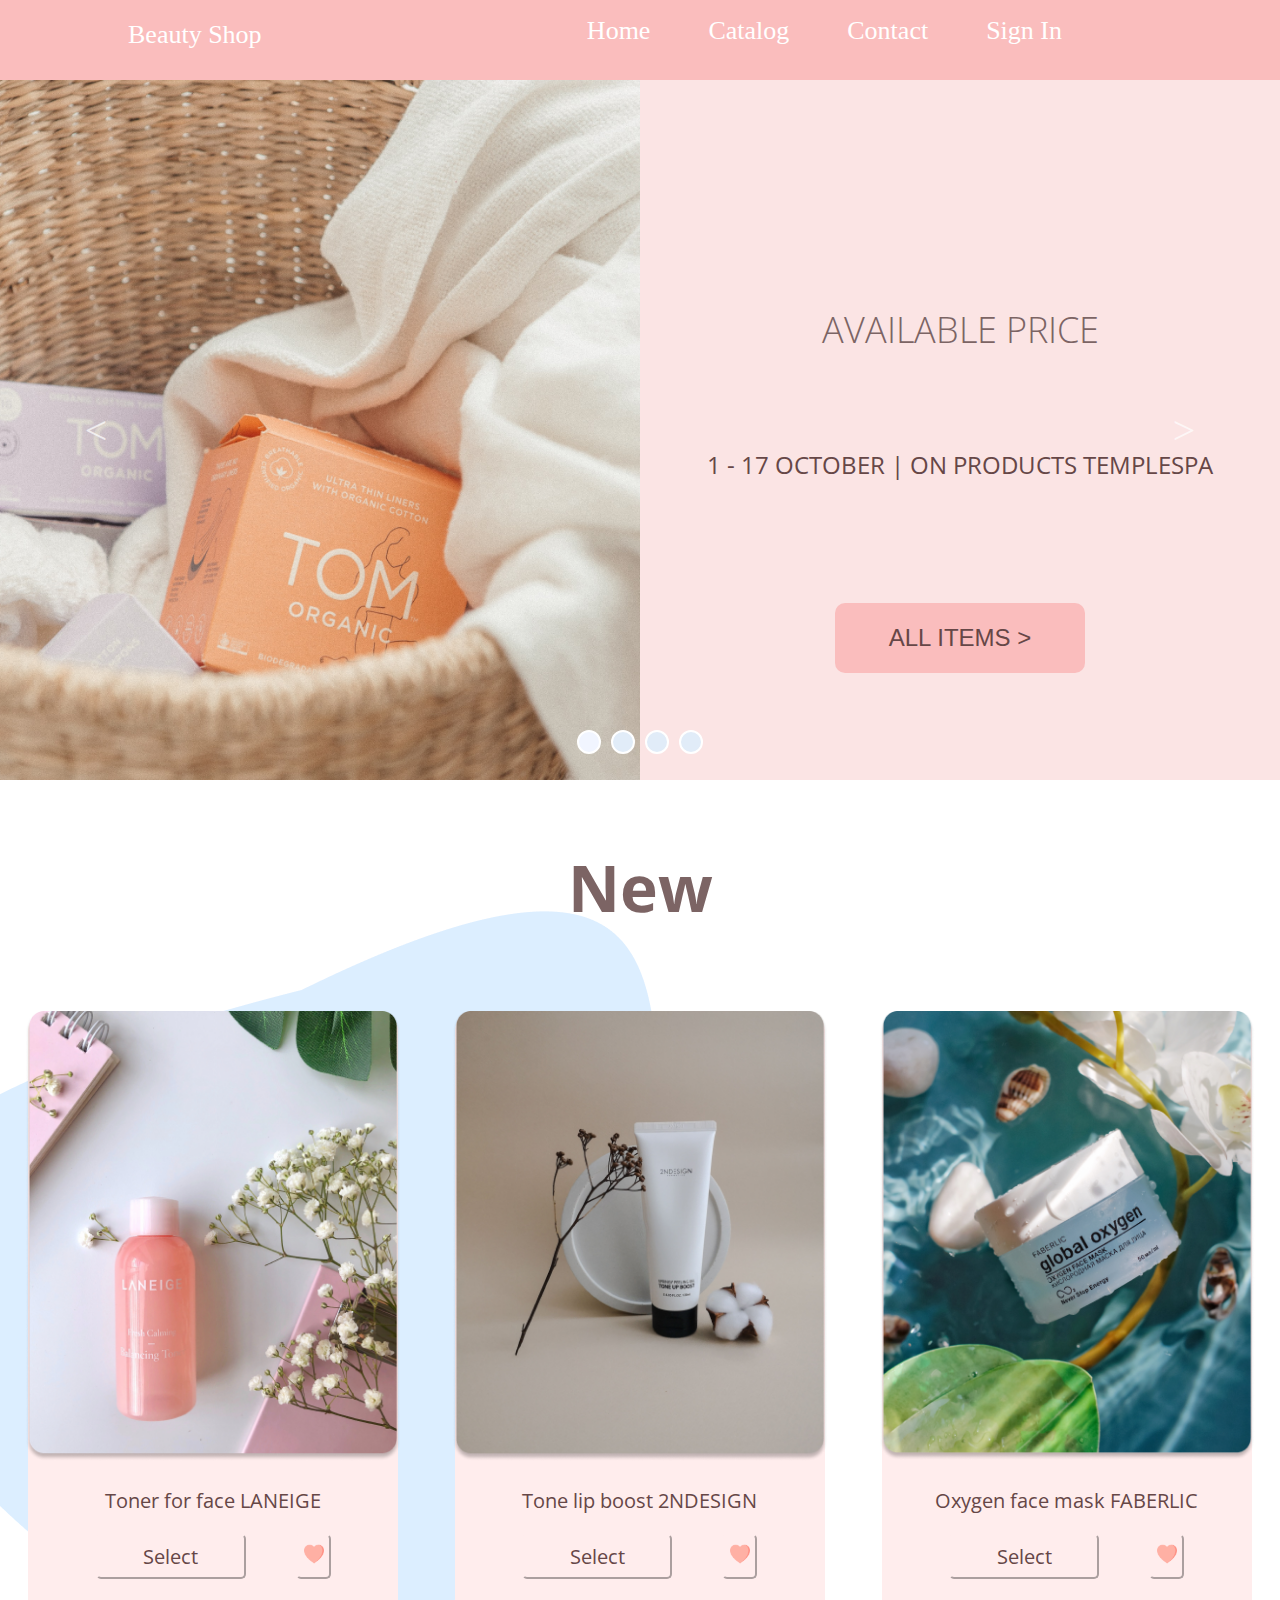
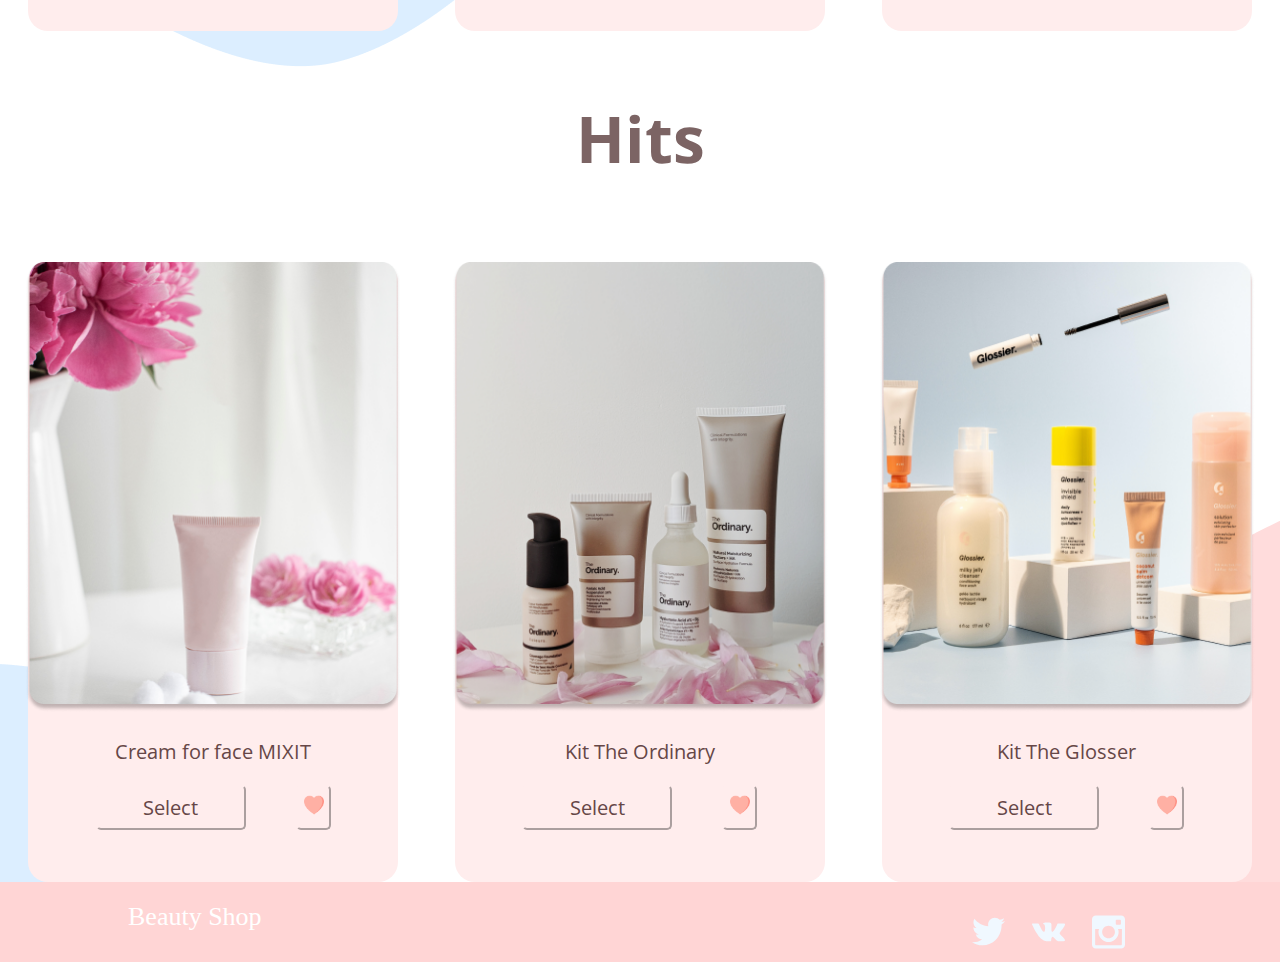
==== public/index.html @ f2b73c5f "scdsdv" ====
<!DOCTYPE html>
<html lang="en">

<head>

    <meta charset="UTF-8">
    <meta http-equiv="X-UA-Compatible" content="IE=edge">
    <meta name="viewport" content="width=device-width, initial-scale=1.0">
    <title>Document</title>
    <link rel="stylesheet" href="../style.css">
    <link rel="stylesheet" href="/css/index.css">
    <link rel="stylesheet" href="/css/header.css">
    <link rel="stylesheet" href="/css/footer.css">
    <link rel="preconnect" href="https://fonts.googleapis.com">
    <link rel="preconnect" href="https://fonts.gstatic.com" crossorigin>
    <link href="https://fonts.googleapis.com/css2?family=Open+Sans:wght@300&display=swap" rel="stylesheet">

</head>
<div class="wrapper">
    <header class="header">
        <div class="header__logo">
            <a class="header__menu-link" href="../public/index.html">Beauty Shop</a>
        </div>
        <ul class="header-menu">
            <li class="header__menu-item">
                <a class="header__menu-link" href="../public/index.html">Home</a>
            </li>
            <li class="header__menu-item">
                <a class="header__menu-link" href="../public/catalog.html">Catalog</a>
            </li>
            <li class="header__menu-item">
                <a class="header__menu-link" href="../public/contact.html">Contact</a>
            </li>
            <li class="header__menu-item">
                <a class="header__menu-link" href="../public/signIn.html">Sign In</a>
            </li>
        </ul>
    </header>

    <div class="container">
        <div class="carousel">
            <div class="carousel-window">
                <div class="carousel-slides">
                    <div class="carousel-item">
                        <img src="../img/banner-img.png" alt="">
                    </div>
                    <div class="carousel-item">
                        <div class="hero__slider2">
                            <h1 class="slider-name">AVAILABLE PRICE</h1>
                            <p class="hero__slider-p">1 - 17 OCTOBER | ON PRODUCTS TEMPLESPA</p>
                            <button class="items" onclick="document.location=''">ALL ITEMS ></button>
                        </div>
                    </div>
                    <div class="carousel-item">
                        <img src="../img/productimg.png">
                    </div>
                    <div class="carousel-item">
                        <div class="hero__slider2">
                            <h1 class="slider-name">Limited collection of The Ordinary line</h1>
                            <p class="hero__slider-p">Discounts on limited collections from December 15 to January 1.<br />
                                Acid facial peel, aka blood peel, with 30% AHA acids and 2% BHA acids helps fight visible spots, improves the appearance of the skin and makes it look radiant.</p>
                        </div>
                    </div>
                    <div class="carousel-item">
                        <img src="../img/product-img6.png" alt="">
                    </div>
                </div>
            </div>
            <a href="#" class="carousel-prev">
                <span class="carousel-prev-icon">&lt;</span>
            </a>
            <a href="#" class="carousel-next">
                <span class="carousel-next-icon">&gt;</span>
            </a>
        </div>
    </div>

    <h3>New</h3>
    <section class="new-section">
        <div class="product-card">

            <img src="../img/product-img1.png" class="product-img">
            <p class="product-name">Toner for face LANEIGE</p>
            <div class="buttons-card">
                <button class="select">Select</button>
                <button class="like"><img src="../img/heart.png" class="like-img"></button>
            </div>

        </div>
        <div class="product-card">

            <img src="../img/product-img2.png" class="product-img">
            <p class="product-name">Tone lip boost 2NDESIGN</p>
            <div class="buttons-card">
                <button class="select">Select</button>
                <button class="like"><img src="../img/heart.png" class="like-img"></button>
            </div>
        </div>
        <div class="product-card">

            <img src="../img/product-img3.png" class="product-img">
            <p class="product-name">Oxygen face mask FABERLIC</p>
            <div class="buttons-card">
                <button class="select">Select</button>
                <button class="like"><img src="../img/heart.png" class="like-img"></button>
            </div>
        </div>
    </section>
    <h3>Hits</h3>
    <section class="hits-section">
        <div class="product-card">

            <img src="../img/product-img4.png" class="product-img">
            <p class="product-name">Cream for face MIXIT</p>
            <div class="buttons-card">
                <button class="select">Select</button>
                <button class="like"><img src="../img/heart.png" class="like-img"></button>
            </div>

        </div>
        <div class="product-card">

            <img src="../img/product-img5.png" class="product-img">
            <p class="product-name">Kit The Ordinary</p>
            <div class="buttons-card">
                <button class="select">Select</button>
                <button class="like"><img src="../img/heart.png" class="like-img"></button>
            </div>

        </div>
        <div class="product-card">

            <img src="../img/product-img6.png" class="product-img">
            <p class="product-name">Kit The Glosser</p>
            <div class="buttons-card">
                <button class="select">Select</button>
                <button class="like"><img src="../img/heart.png" class="like-img"></button>
            </div>

        </div>
    </section>
<!-- 
    <section class="banner-section">
        <div class="banner-text">
            <p class="banner-p">1 - 31 OCTOBER | ONLINE AND IN SHOP</p>
            <h2>AVAILABLE PRICE</h2>
            <img src="img/sale.png" class="sale-img">
            <button class="items">ALL ITEMS ></button>
        </div>
        <img src="img/banner-img.png" class="banner-img">
    </section> -->




    <footer>
        <div class="header__logo">
            <a class="header__menu-link" href="index.html">Beauty Shop</a>
        </div>
        
        <div href="#" class="telephone">
            <svg class="twitter__icon">
                <use xlink:href="../sprite.svg#twitter"></use>
            </svg>

            <svg class="vk__icon">
                <use xlink:href="../sprite.svg#vk"></use>
            </svg>

            <svg class="inst__icon">
                <use xlink:href="../sprite.svg#inst"></use>
            </svg>
        </div>
</footer>
</div>
<script src="../itc-slider.js"></script>
<script>
    document.addEventListener('DOMContentLoaded', function() {
        new Slider(document.querySelector('.carousel'), {
            inFrame: 2, // два элемента в кадре
            offset: 1, // смещать на один элемент
        });
    });
</script>
</body>

</html>
---- style.css ----
@import url('/css/header.css');
@import url('/css/index.css');
@import url('/css/signIn.css');
@import url('/css/product.css');
@import url('/css/catalog.css');
@import url('/css/footer.css');
@import url('/css/slider.css');
@import url('/css/modal.css');
@import url('/css/contact.css');
---- css/index.css ----
@font-face {
    font-family: Merienda One;
    src: url("fonts/MeriendaOne-Regular.ttf") format("opentype");
    }
@import url('/css/footer.css');
.header{
    display: flex;
    flex-direction: row;
    background-color: rgba(250, 189, 189, 1);
    width: 100%;
    height: 80px;
    justify-content: space-between;
    position: relative;
}

body{
    margin: 0;
    background-image: url(../img/body.png);
}

.header-menu{
    display: flex;
    flex-direction: row;
    justify-content: center;
    position: absolute;
    right: 160px;
}

.header__menu-item{
    padding-right: 58px;
    list-style: none;
}

.hero{
    display: flex;
    flex-direction: row;
}
.hero__slider1{
    background-color: rgba(240, 233, 255, 1);
    align-items: center;
    display: flex;
    margin: 0 auto;
    justify-content: center;
}

.hero__slider2{
    background-color: rgba(251, 228, 228, 1);
    align-items: center;
    display: flex;
    flex-direction: column;
    margin: 0 auto;
    justify-content: center;
    height: 100%;
}
.slider-name{
    font-family:'Open Sans', sans-serif;
    font-size: 36px;
    color: rgba(124, 100, 100, 1);
}

.hero__slider-p{
    font-family:'Open Sans', sans-serif;
    font-size: 24px;
    padding: 4%;
    margin-bottom: 15%;
    text-align: center;
}
.header__menu-link{
    margin: 0 auto;
    font-size: 32px;
    font-family: Merienda One;
    text-decoration: none;
    color: white;
}

.header__logo{
    left: 160px;
    top: 15px;
    position: absolute;
}

.items{
    width: 250px;
    height: 70px;
    background-color: rgba(250, 189, 189, 1);
    border-radius: 10px;
    border: none;
    font-size: 24px;
    color: rgba(102, 71, 71, 1);
    margin-bottom: 5%;
    cursor: pointer;
}

.new-section{
    display: flex;
    flex-direction: row;
    align-items: center;
    justify-content: center;
}

.product-card{
    height: 620px;
    width: 370px;
    background-color: rgba(255, 237, 237, 1);
    border-radius: 20px;
    margin: 0 auto;
    display: flex;
    flex-direction: column;
}

.product-img{
    width: 376px;
    height: 450px;
}

.product-name{
    font-family:'Open Sans', sans-serif;
    font-size: 20px;
    text-align: center;
}

.buttons-card{
    display: flex;
    flex-direction: row;
    margin: 0 auto;
}

.select{
    font-family:'Open Sans', sans-serif;
    font-size: 20px;
    width: 150px;
    height: 45px;
    background-color: rgba(255, 237, 237, 1);
    border-color: rgba(255, 237, 237, 1);
    border-radius: 5px;
    margin-right: 50px;
}

.like{
    font-family:'Open Sans', sans-serif;
    font-size: 20px;
    width: 35px;
    height: 45px;
    background-color: rgba(255, 237, 237, 1);
    border-color: rgba(255, 237, 237, 1);
    border-radius: 5px;
}

.hits-section{
    display: flex;
    flex-direction: row;
    align-items: center;
    justify-content: center;
}

.banner-section{
    background-color: rgba(255, 237, 237, 1);
    display: flex;
    flex-direction: row;
    justify-content: space-between;
    margin-top: 150px;
    margin-bottom: 100px;
}

.banner-text{
    margin: 0 auto;
    display: flex;
    flex-direction: column;
}

.banner-p{
    font-family:'Open Sans', sans-serif;
    font-size: 36px;
}
h2{
    font-family:'Open Sans', sans-serif;
    font-size: 36px;
    color: rgba(124, 100, 100, 1);
}

h3{
    text-align: center;
    font-family:'Open Sans', sans-serif;
    font-size: 64px;
    color: rgba(124, 100, 100, 1);
    margin-bottom: 80px;
}

.footer{
    display: flex;
    flex-direction: row;
    background-color: rgb(253, 222, 222);
    width: 100%;
    height: 80px;
    justify-content: space-between;
}

.sale-img{

    width: 550px;
    height: 300px;

}

.like-img{
    align-items: center;
    justify-content: center;
    width: 20px;
}

.wrapper{

    height: 100%;
    width: 100%;
    overflow: hidden;
}

@media (max-width: 768px) {

    .product-card {

        height: 320px;
        width: 180px;
        margin-bottom: 10%;
        display: flex;
        flex-direction: column;

    }

    .product-img {
        width: 180px;
        height: 200px;
    }

    .select {
        width: 100px;
        height: 30px;

    }

    .buttons-card {
        align-items: center;
        display: flex;
        flex-direction: none;
        justify-content: center;
    }

    .like{
        display: none;
    }

    .product-name{
        font-family:'Open Sans', sans-serif;
        font-size: 16px;
        text-align: center;
    }

    h3{
        text-align: center;
        font-family:'Open Sans', sans-serif;
        font-size: 48px;
        color: rgba(124, 100, 100, 1);
        margin-bottom: 80px;
        font-weight: 200;
    }
}
---- css/header.css ----
@font-face {
    font-family: Merienda One;
    src: url("fonts/MeriendaOne-Regular.ttf") format("opentype");
    }


.header{
    display: flex;
    flex-direction: row;
    background-color: rgba(250, 189, 189, 1);
    width: 100%;
    height: 80px;
    justify-content: space-between;
    position: relative;
}

.header-menu{
    display: flex;
    flex-direction: row;
    justify-content: center;
    position: absolute;
    right: 160px;
}

.header__menu-item{
    padding-right: 58px;
    list-style: none;
}

.header__menu-link{
    margin: 0 auto;
    font-size: 32px;
    font-family: Merienda One;
    text-decoration: none;
    color: white;
}

.header__logo{
    left: 10%;
    top: 25%;
    position: absolute;
}

@media (max-width: 1400px) {
    .header__menu-link{
        margin: 0 auto;
        font-size: 26px;
        font-family: Merienda One;
        text-decoration: none;
        color: white;
    }
}

@media (max-width: 1200px) {
    .header__menu-link{
        font-size: 24px;
    }

    .header__logo{
        left: 100px;
        top: 15px;
        position: absolute;
    }

    .header-menu{
        display: flex;
        flex-direction: row;
        justify-content: center;
        position: absolute;
        right: 100px;
    }

    .header__menu-item{
        padding-right: 30px;
        list-style: none;
    }
}

@media (max-width: 768px) {

    .header__menu-link{
        font-size: 20px;
    }

    .header__logo{
        left: 40px;
        top: 15px;
        position: absolute;
    }

    .header-menu{
        display: flex;
        flex-direction: row;
        justify-content: center;
        position: absolute;
        right: 40px;
    }

    .header__menu-item{
        padding-right: 20px;
        list-style: none;
    }
    
}

@media (max-width: 480px) {
    .header__menu-link{
        font-size: 14px;
    }

    .header__logo{
        left: 40px;
        top: 15px;
        position: absolute;
    }

    .header-menu{
        display: flex;
        flex-direction: row;
        justify-content: center;
        position: absolute;
        right: 40px;
    }

    .header__menu-item{
        padding-right: 10px;
        list-style: none;
    }
}
---- css/footer.css ----
footer{
    background-color: rgb(255, 213, 213);
    width: 100%;
    height: 80px;
    position: relative;
}

.telephone{
    display: flex;
    /* justify-content: center; */
    align-items: center;
    position: absolute;
    top: 25%;
    right: 10%;
}

.twitter__icon{

    fill: aliceblue;
    height: 60px;
    width: 60px;
    margin-right: 15%;
}

.vk__icon{

    fill: aliceblue;
    height: 60px;
    width: 60px;
    margin-right: 15%;
}

.inst__icon{

    fill: aliceblue;
    height: 60px;
    width: 60px;
    margin-right: 15%;
}

.header__logo{
    left: 10%;
    top: 25%;
    position: absolute;
}

@media (max-width: 480px) {
    .twitter__icon{

        fill: aliceblue;
        height: 30px;
        width: 30px;
        margin-right: 15%;
    }
    
    .vk__icon{
    
        fill: aliceblue;
        height: 30px;
        width: 30px;
        margin-right: 15%;
    }
    
    .inst__icon{
    
        fill: aliceblue;
        height: 30px;
        width: 30px;
        margin-right: 15%;
    }
}


@media (max-width: 768px) {
    .twitter__icon{

        fill: aliceblue;
        height: 40px;
        width: 40px;
        margin-right: 15%;
    }
    
    .vk__icon{
    
        fill: aliceblue;
        height: 40px;
        width: 40px;
        margin-right: 15%;
    }
    
    .inst__icon{
    
        fill: aliceblue;
        height: 40px;
        width: 40px;
        margin-right: 15%;
    }
}
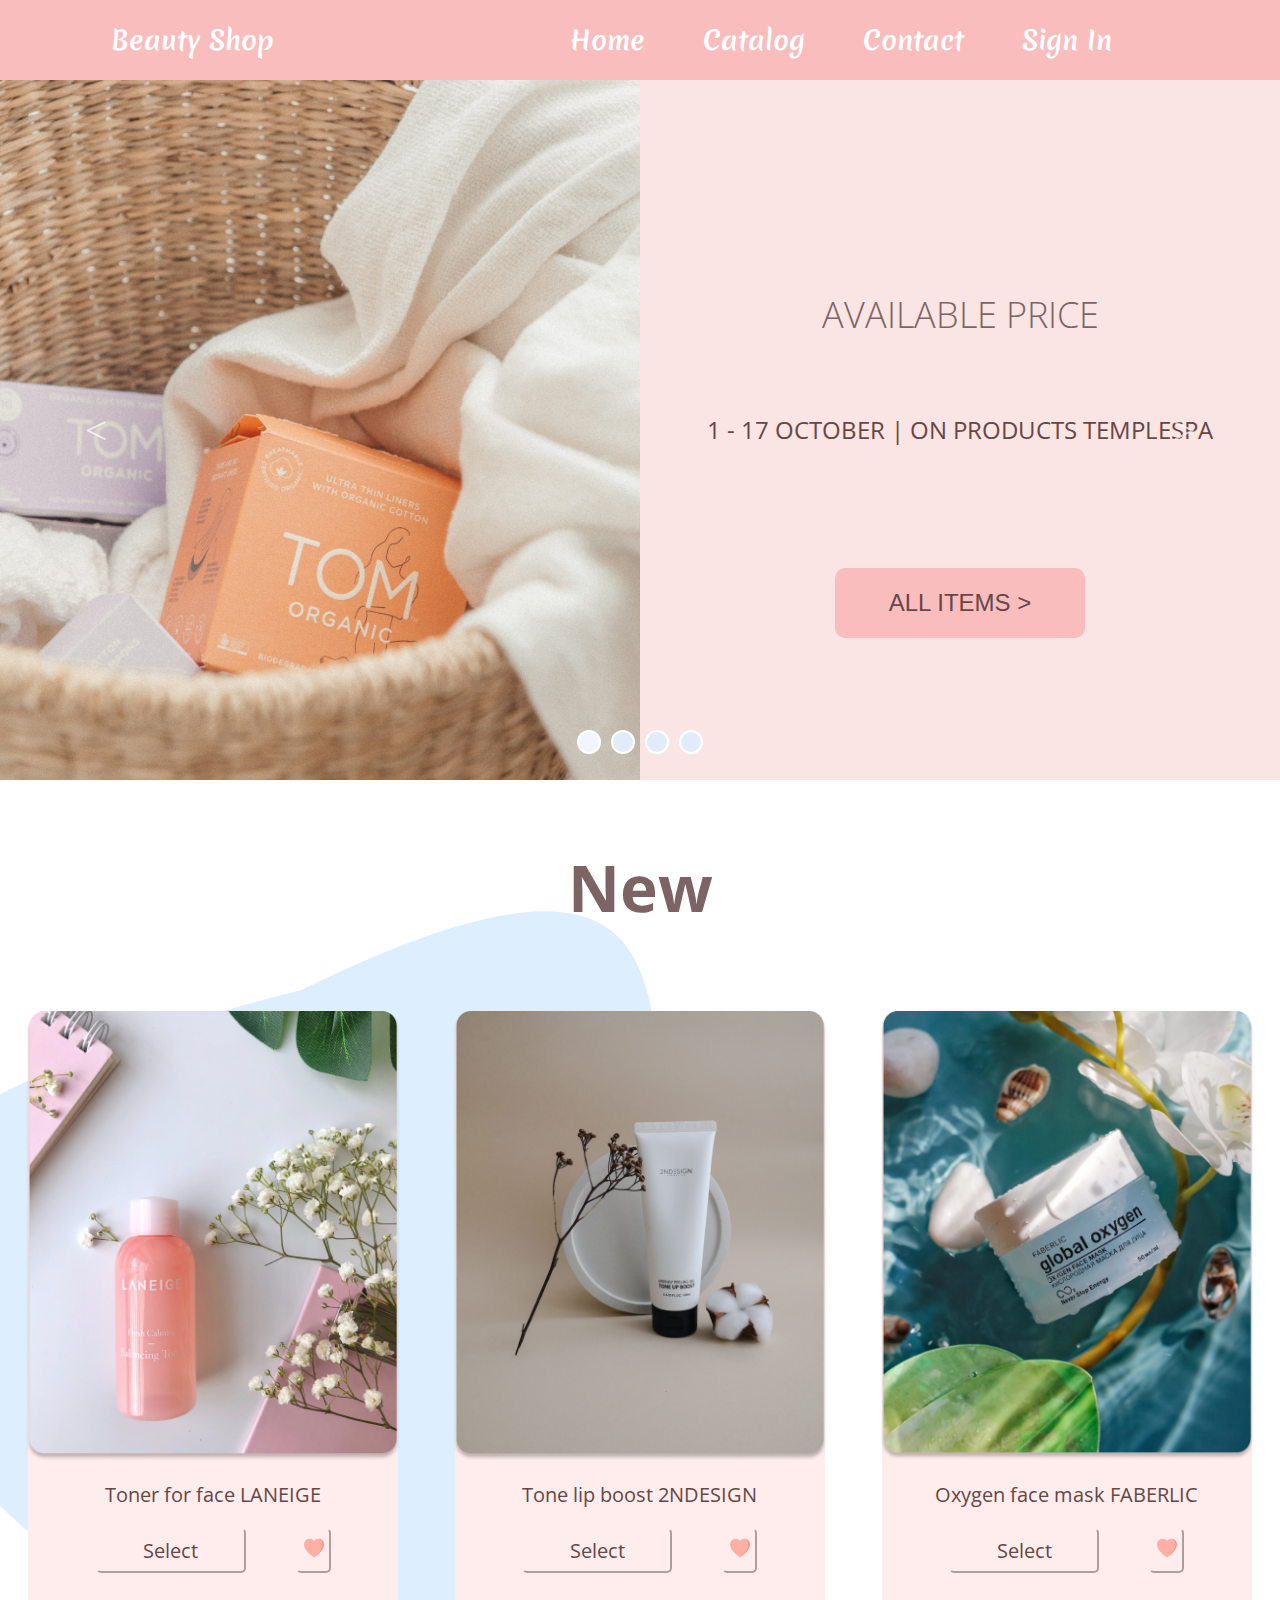
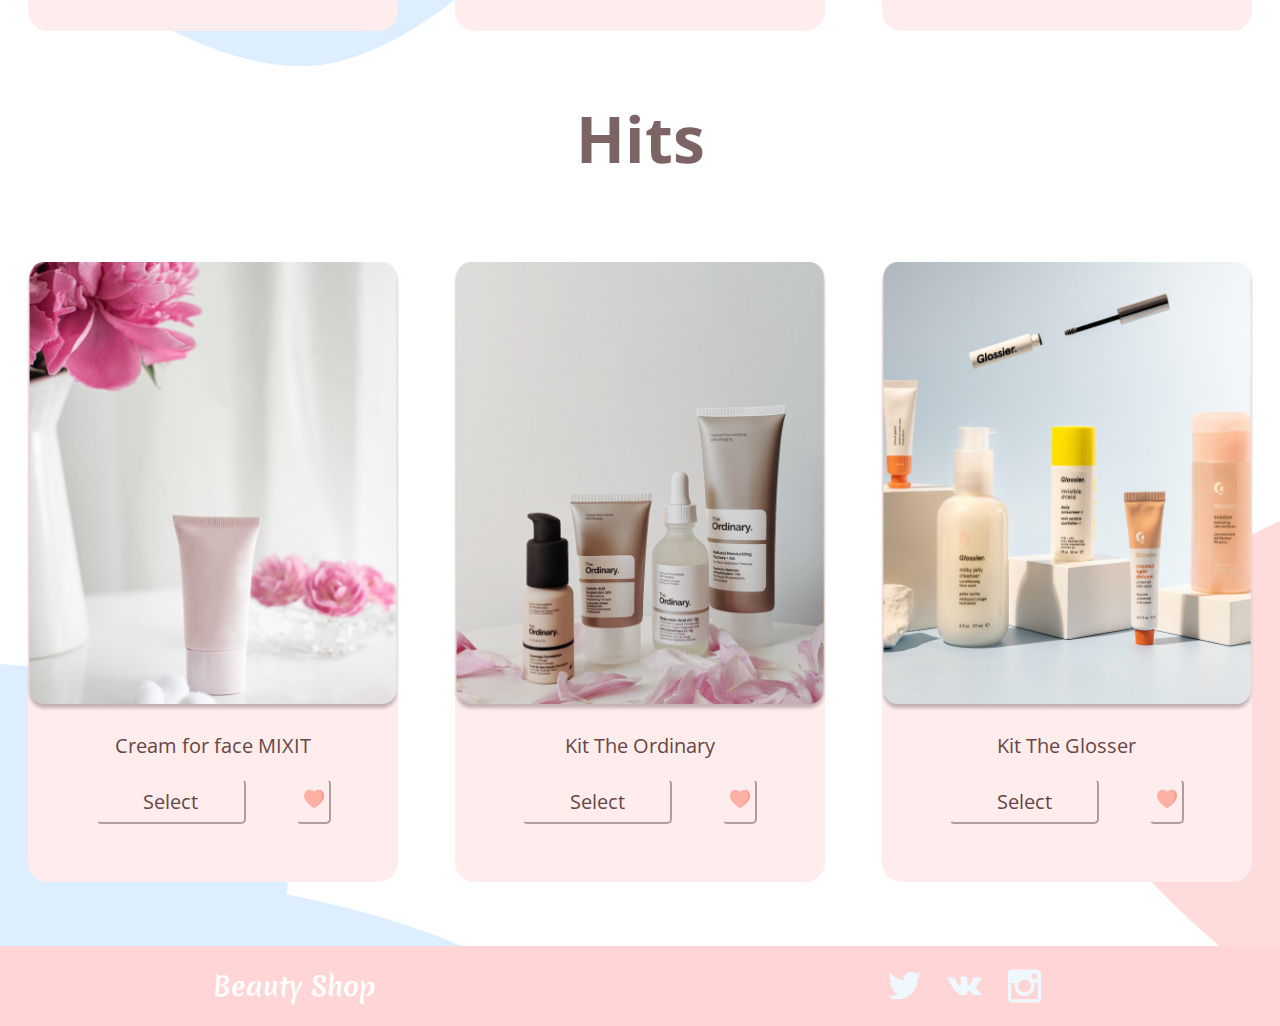
==== commit f7628c68: "last commit" ====
--- a/public/index.html
+++ b/public/index.html
@@ -17,24 +17,24 @@
 
 </head>
 <div class="wrapper">
-    <header class="header">
-        <div class="header__logo">
-            <a class="header__menu-link" href="../public/index.html">Beauty Shop</a>
-        </div>
-        <ul class="header-menu">
-            <li class="header__menu-item">
-                <a class="header__menu-link" href="../public/index.html">Home</a>
-            </li>
-            <li class="header__menu-item">
-                <a class="header__menu-link" href="../public/catalog.html">Catalog</a>
-            </li>
-            <li class="header__menu-item">
-                <a class="header__menu-link" href="../public/contact.html">Contact</a>
-            </li>
-            <li class="header__menu-item">
-                <a class="header__menu-link" href="../public/signIn.html">Sign In</a>
-            </li>
-        </ul>
+    <header>
+            <div class="header__logo">
+                <a class="header__menu-link" href="../public/index.html">Beauty Shop</a>
+            </div>
+            <ul class="header-menu">
+                <li class="header__menu-item">
+                    <a class="header__menu-link" href="../public/index.html">Home</a>
+                </li>
+                <li class="header__menu-item">
+                    <a class="header__menu-link" href="../public/catalog.html">Catalog</a>
+                </li>
+                <li class="header__menu-item">
+                    <a class="header__menu-link" href="../public/contact.html">Contact</a>
+                </li>
+                <li class="header__menu-item">
+                    <a class="header__menu-link" href="../public/signIn.html">Sign In</a>
+                </li>
+            </ul>
     </header>
 
     <div class="container">
@@ -171,7 +171,7 @@
                 <use xlink:href="../sprite.svg#inst"></use>
             </svg>
         </div>
-</footer>
+    </footer>
 </div>
 <script src="../itc-slider.js"></script>
 <script>
--- a/css/index.css
+++ b/css/index.css
@@ -1,34 +1,10 @@
 @font-face {
     font-family: Merienda One;
-    src: url("fonts/MeriendaOne-Regular.ttf") format("opentype");
-    }
-@import url('/css/footer.css');
-.header{
-    display: flex;
-    flex-direction: row;
-    background-color: rgba(250, 189, 189, 1);
-    width: 100%;
-    height: 80px;
-    justify-content: space-between;
-    position: relative;
-}
-
+    src: url("../fonts/MeriendaOne-Regular.ttf") format("opentype");
+    }
 body{
     margin: 0;
     background-image: url(../img/body.png);
-}
-
-.header-menu{
-    display: flex;
-    flex-direction: row;
-    justify-content: center;
-    position: absolute;
-    right: 160px;
-}
-
-.header__menu-item{
-    padding-right: 58px;
-    list-style: none;
 }
 
 .hero{
@@ -65,20 +41,6 @@
     margin-bottom: 15%;
     text-align: center;
 }
-.header__menu-link{
-    margin: 0 auto;
-    font-size: 32px;
-    font-family: Merienda One;
-    text-decoration: none;
-    color: white;
-}
-
-.header__logo{
-    left: 160px;
-    top: 15px;
-    position: absolute;
-}
-
 .items{
     width: 250px;
     height: 70px;
@@ -151,6 +113,7 @@
     flex-direction: row;
     align-items: center;
     justify-content: center;
+    margin-bottom: 5%;
 }
 
 .banner-section{
@@ -186,15 +149,6 @@
     margin-bottom: 80px;
 }
 
-.footer{
-    display: flex;
-    flex-direction: row;
-    background-color: rgb(253, 222, 222);
-    width: 100%;
-    height: 80px;
-    justify-content: space-between;
-}
-
 .sale-img{
 
     width: 550px;
@@ -224,6 +178,7 @@
         margin-bottom: 10%;
         display: flex;
         flex-direction: column;
+        position: relative;
 
     }
 
@@ -235,14 +190,18 @@
     .select {
         width: 100px;
         height: 30px;
+        align-items: center;
+        margin: 0 auto;
 
     }
 
     .buttons-card {
         align-items: center;
         display: flex;
-        flex-direction: none;
+        flex-direction: row;
         justify-content: center;
+        position: absolute;
+        bottom: 2%;
     }
 
     .like{
@@ -260,7 +219,53 @@
         font-family:'Open Sans', sans-serif;
         font-size: 48px;
         color: rgba(124, 100, 100, 1);
-        margin-bottom: 80px;
+        margin-bottom: 5%;
         font-weight: 200;
     }
-}+}
+
+@media (max-width:768px) {
+
+    .slider-name{
+        font-family:'Open Sans', sans-serif;
+        font-size: 16px;
+        color: rgba(124, 100, 100, 1);
+    }
+    
+    .hero__slider-p{
+        font-family:'Open Sans', sans-serif;
+        font-size: 14px;
+        padding: 4%;
+        margin-bottom: 15%;
+        text-align: center;
+    }
+    .items{
+        width: 100px;
+        height: 20px;
+        background-color: rgba(250, 189, 189, 1);
+        border-radius: 10px;
+        border: none;
+        font-size: 12px;
+        color: rgba(102, 71, 71, 1);
+        margin-bottom: 5%;
+        cursor: pointer;
+    }
+}
+
+@media (max-width:480px) {
+
+    .new-section{
+        display: flex;
+        flex-direction: column;
+        align-items: center;
+        justify-content: center;
+    }
+    .hits-section{
+        display: flex;
+        flex-direction: column;
+        align-items: center;
+        justify-content: center;
+        margin-bottom: 5%;
+    }
+}
+
--- a/css/header.css
+++ b/css/header.css
@@ -1,74 +1,45 @@
 
 @font-face {
     font-family: Merienda One;
-    src: url("fonts/MeriendaOne-Regular.ttf") format("opentype");
+    src: url("../fonts/MeriendaOne-Regular.ttf") format("opentype");
     }
 
-
-.header{
+header{
     display: flex;
-    flex-direction: row;
+    justify-content: center;
     background-color: rgba(250, 189, 189, 1);
     width: 100%;
     height: 80px;
-    justify-content: space-between;
-    position: relative;
+    align-items: center;
 }
-
 .header-menu{
     display: flex;
     flex-direction: row;
-    justify-content: center;
-    position: absolute;
-    right: 160px;
 }
 
 .header__menu-item{
     padding-right: 58px;
     list-style: none;
 }
-
 .header__menu-link{
-    margin: 0 auto;
     font-size: 32px;
     font-family: Merienda One;
     text-decoration: none;
     color: white;
 }
+.header__logo{
 
-.header__logo{
-    left: 10%;
-    top: 25%;
-    position: absolute;
+    margin-right: 20%;
 }
-
 @media (max-width: 1400px) {
     .header__menu-link{
-        margin: 0 auto;
         font-size: 26px;
-        font-family: Merienda One;
-        text-decoration: none;
-        color: white;
     }
 }
 
 @media (max-width: 1200px) {
     .header__menu-link{
         font-size: 24px;
-    }
-
-    .header__logo{
-        left: 100px;
-        top: 15px;
-        position: absolute;
-    }
-
-    .header-menu{
-        display: flex;
-        flex-direction: row;
-        justify-content: center;
-        position: absolute;
-        right: 100px;
     }
 
     .header__menu-item{
@@ -83,18 +54,11 @@
         font-size: 20px;
     }
 
-    .header__logo{
-        left: 40px;
-        top: 15px;
-        position: absolute;
-    }
 
     .header-menu{
         display: flex;
         flex-direction: row;
         justify-content: center;
-        position: absolute;
-        right: 40px;
     }
 
     .header__menu-item{
@@ -102,6 +66,9 @@
         list-style: none;
     }
     
+    .header__logo{
+        margin-right: 5%
+    }
 }
 
 @media (max-width: 480px) {
@@ -109,24 +76,20 @@
         font-size: 14px;
     }
 
-    .header__logo{
-        left: 40px;
-        top: 15px;
-        position: absolute;
-    }
-
     .header-menu{
         display: flex;
         flex-direction: row;
         justify-content: center;
-        position: absolute;
-        right: 40px;
     }
 
     .header__menu-item{
         padding-right: 10px;
         list-style: none;
     }
+
+    .header__logo{
+        margin-right: 0;
+    }
 }
 
 
--- a/css/footer.css
+++ b/css/footer.css
@@ -2,16 +2,18 @@
     background-color: rgb(255, 213, 213);
     width: 100%;
     height: 80px;
-    position: relative;
+    display: flex;
+    flex-direction: row;
+    justify-content: center;
+    align-items: center;
+    flex: 1 0 auto;
 }
 
 .telephone{
     display: flex;
-    /* justify-content: center; */
+    justify-content: center;
     align-items: center;
-    position: absolute;
-    top: 25%;
-    right: 10%;
+    margin-left: 20%;
 }
 
 .twitter__icon{
@@ -38,11 +40,6 @@
     margin-right: 15%;
 }
 
-.header__logo{
-    left: 10%;
-    top: 25%;
-    position: absolute;
-}
 
 @media (max-width: 480px) {
     .twitter__icon{
